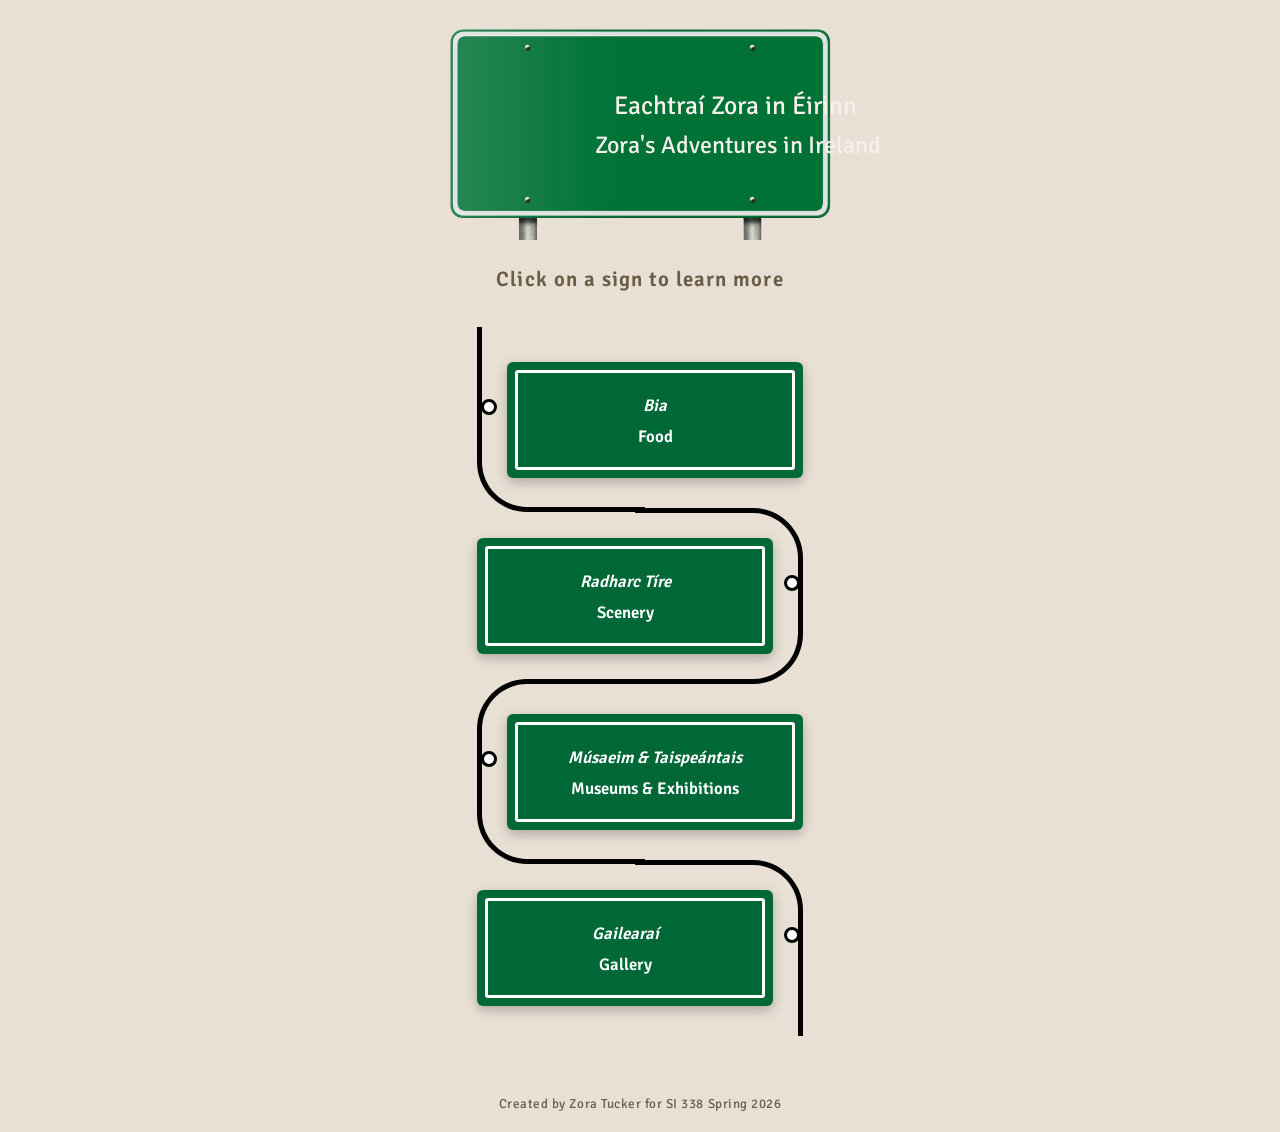
==== index.html @ 8797e650 "added gallery base + css" ====
<!DOCTYPE html>
<html lang="en">
<head>
    <meta charset="UTF-8">
    <meta name="viewport" content="width=device-width, initial-scale=1.0">
    <link rel="icon" type="image/x-icon" href="/images/favicon.ico">
    <link rel="stylesheet" href="css/style.css">
    <link href="https://fonts.googleapis.com/css2?family=Signika:wght@300..700&display=swap" rel="stylesheet">
    <title>Adventures in Ireland</title>
</head>
<header class="header">
    <div class="zora-irish">Eachtraí Zora in Éirinn</div>
    <div class="zora">Zora's Adventures in Ireland</div>
    <img src="images/highwaysign.png" alt="Highway Sign">
</header>
<body>
    <div class="sign-hint">Click on a sign to learn more</div>
    <div class="timeline">
        <div class="outer">
            <div class="card">
                <div class="info">
                    <div class="sign-inner">
                        <h3 class="title">Bia</h3>
                        <div class="title-english">Food</div>
                    </div>
                </div>
            </div>

            <div class="card">
                <div class="info">
                    <div class="sign-inner">
                        <h3 class="title">Radharc Tíre</h3>
                        <div class="title-english">Scenery</div>
                    </div>
                </div>
            </div>

            <div class="card">
                <div class="info">
                    <div class="sign-inner">
                        <h3 class="title">Músaeim & Taispeántais</h3>
                        <div class="title-english">Museums & Exhibitions</div>
                    </div>
                </div>
            </div>

            <div class="card">
                <div class="info">
                    <div class="sign-inner">        
                        <h3 class="title">Gailearaí</h3>
                        <div class="title-english">Gallery</div>
                    </div>
                </div>
            </div>       
        </div>
    </div>

    <footer id="footer">
        <p>Created by Zora Tucker for SI 338 Spring 2026</p>
    </footer>
</body>
</html>
---- css/style.css ----
:root {
  --primary-color: #f5f0eb;
  --background-color: #f5f0eb;
  --font: Signika, sans-serif;
  --sign-color: #006837;
}

* {
  margin: 0;
  padding: 0;
  box-sizing: border-box;
}

/* ── Background ──
   A linen-textured warm cream with a subtle radial vignette darkening the
   edges, giving the feel of aged paper or a country road map.
   Swap the SVG noise filter for a real texture image if you have one:
     background: url('images/texture.jpg') center/cover fixed;
   followed by the ::before overlay below.
*/
body {
  background-color: #e8e0d5;
  background-image: radial-gradient(circle at center, rgba(232,224,213,0.8) 0%, rgba(232,224,213,0.6) 70%, rgba(232,224,213,0.4) 100%);
font-family: var(--font);
  display: flex;
  flex-direction: column;
  min-height: 100vh;
}

body::before {
    content: "";
    position: fixed;
    inset: 0;
    background-image: url("https://www.ottsworld.com/wp-content/uploads/2023/09/Ireland-Landscapes-05059.jpg");
    background-size: cover;
    background-position: center;
    opacity: 0.2;
    z-index: -1;
}

.header {
  font-family: "Signika", sans-serif;
  font-size: 2.5rem;
  display: flex;
  justify-content: center;
  align-items: flex-start;
  padding: 20px;
  position: relative;
  text-align: center;
}

.header img {
  max-height: 220px;
  width: auto;
}

.zora {
  color: #f5f0eb;
  position: absolute;
  top: 130px;
  left: 595px;
  font-size: 1.5rem;
}

.zora-irish {
  color: #f5f0eb;
  position: absolute;
  top: 90px;
  left: 614px;
  font-size: 1.6rem;
}

.timeline {
  background: transparent;
  margin: 20px auto;
  padding: 20px;
  flex: 1;
}

.card {
  position: relative;
  max-width: 400px;
}

.card:nth-child(odd) {
  padding: 30px 0 30px 30px;
}
.card:nth-child(even) {
  padding: 30px 30px 30px 0;
}

/* Road line */
.card::before {
  content: "";
  position: absolute;
  width: 50%;
  border: solid rgb(0, 0, 0);
}

.card:nth-child(odd)::before {
  left: 0px;
  top: -4.5px;
  bottom: -4.5px;
  border-width: 5px 0 5px 5px;
  border-radius: 50px 0 0 50px;
}

@media only screen and (max-width: 400px) {
  .card:nth-child(odd)::before {
    top: -5px;
    bottom: -5px;
  }
}

.card:nth-child(even)::before {
  right: 0;
  top: 0;
  bottom: 0;
  border-width: 5px 5px 5px 0;
  border-radius: 0 50px 50px 0;
}

.card:first-child::before {
  border-top: 0;
  border-top-left-radius: 0;
}

.card:last-child:nth-child(odd)::before {
  border-bottom: 0;
  border-bottom-left-radius: 0;
}

.card:last-child:nth-child(even)::before {
  border-bottom: 0;
  border-bottom-right-radius: 0;
}

.info {
  border-radius: 6px;
  padding: 8px;
  background: #006837;
  cursor: pointer;
  box-shadow: 0 4px 12px rgba(0,0,0,0.25);
  transition: box-shadow 0.3s ease;
}

.info:hover {
  animation: float 2s ease-in-out infinite;
  box-shadow: 0 8px 20px rgba(0,0,0,0.35);
}

.sign-inner {
  border: 3px solid white;
  border-radius: 3px;
  padding: 12px 50px;
}

.title {
  font-family: "Signika", sans-serif;
  font-size: 1.05rem;
  font-weight: 600;
  color: white;
  font-style: italic;
  text-align: center;
  margin-top: 10px;
  margin-bottom: 10px;
  position: relative;
}

.title-english {
  font-family: "Signika", sans-serif;
  font-size: 1.05rem;
  font-weight: 600;
  color: white;
  text-align: center;
  margin-bottom: 8px;
}

.sign-hint {
  font-family: "Signika", sans-serif;
  font-size: 1.3rem;
font-weight: 600;
  color: #6b5c45;
  text-align: center;
  letter-spacing: 0.05em;
  margin-top: 6px;
}

.title::before {
  content: "";
  position: absolute;
  width: 10px;
  height: 10px;
  background: white;
  border-radius: 999px;
  border: 3px solid rgb(0, 0, 0);
}

.card:nth-child(odd) > .info > .sign-inner > .title::before {
  left: -87px;
  top: 4px;
}

.card:nth-child(even) > .info > .sign-inner > .title::before {
  right: -88px;
  top: 4px;
}

#footer {
  font-family: var(--font);
  color: #6b5c45;
  width: 100%;
  padding: 20px;
  text-align: center;
  font-size: 0.82rem;
  letter-spacing: 0.04em;
}
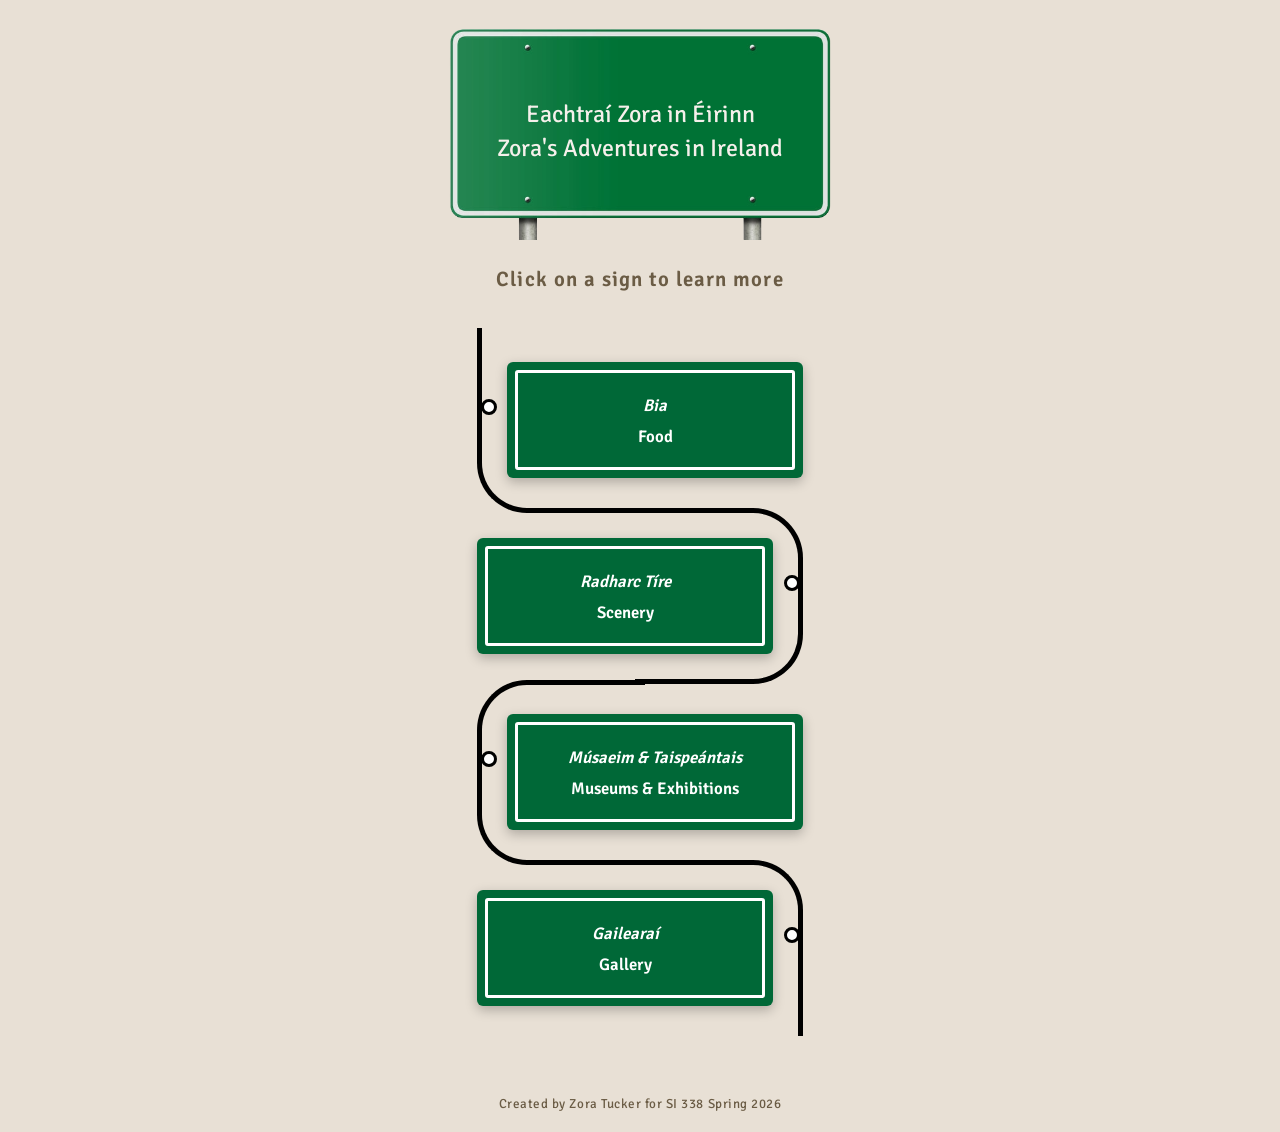
==== commit 63940a10: "fixed responsiveness of sign" ====
--- a/index.html
+++ b/index.html
@@ -9,9 +9,11 @@
     <title>Adventures in Ireland</title>
 </head>
 <header class="header">
+    <div class="sign-wrap">
+    <img src="images/highwaysign.png" alt="Highway Sign">
     <div class="zora-irish">Eachtraí Zora in Éirinn</div>
     <div class="zora">Zora's Adventures in Ireland</div>
-    <img src="images/highwaysign.png" alt="Highway Sign">
+  </div>
 </header>
 <body>
     <div class="sign-hint">Click on a sign to learn more</div>
--- a/css/style.css
+++ b/css/style.css
@@ -49,25 +49,35 @@
   text-align: center;
 }
 
-.header img {
+.sign-wrap {
+  position: relative;
+  display: inline-block; /* shrinks to fit the image */
+}
+
+.sign-wrap img {
+  display: block;
   max-height: 220px;
   width: auto;
 }
 
 .zora {
+  position: absolute;
   color: #f5f0eb;
-  position: absolute;
-  top: 130px;
-  left: 595px;
-  font-size: 1.5rem;
+  bottom: 35%;
+  left: 50%;
+  transform: translateX(-50%);
+  font-size: clamp(1.5rem, 2.5vw, 1.5rem);
+  white-space: nowrap;
 }
 
 .zora-irish {
+  position: absolute;
   color: #f5f0eb;
-  position: absolute;
-  top: 90px;
-  left: 614px;
-  font-size: 1.6rem;
+  top: 36%;
+  left: 50%;
+  transform: translateX(-50%);
+  font-size: clamp(1.5rem, 2.5vw, 1.5rem);
+  white-space: nowrap;
 }
 
 .timeline {
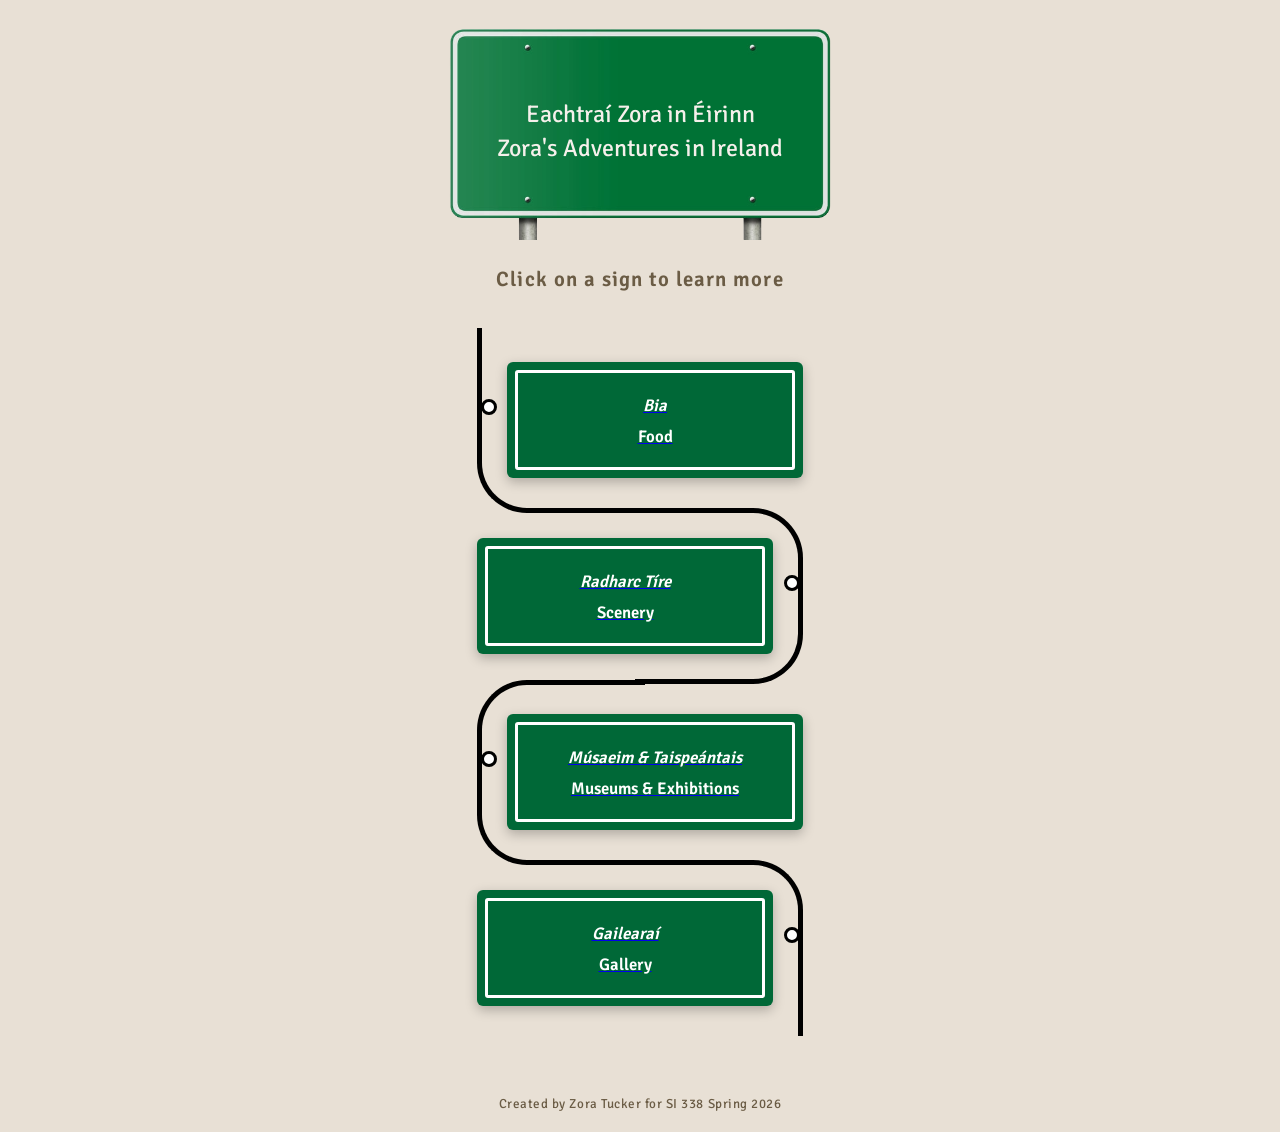
==== commit 1f299fd2: "favicon" ====
--- a/index.html
+++ b/index.html
@@ -3,62 +3,79 @@
 <head>
     <meta charset="UTF-8">
     <meta name="viewport" content="width=device-width, initial-scale=1.0">
-    <link rel="icon" type="image/x-icon" href="/images/favicon.ico">
+    <link rel="icon" type="image/x-icon" href="images/favicon.ico">
     <link rel="stylesheet" href="css/style.css">
     <link href="https://fonts.googleapis.com/css2?family=Signika:wght@300..700&display=swap" rel="stylesheet">
     <title>Adventures in Ireland</title>
 </head>
-<header class="header">
+
+<body>
+    
+    <a href="#main" class="skip">Skip to Main Content</a>
+
+    <header class="header">
     <div class="sign-wrap">
     <img src="images/highwaysign.png" alt="Highway Sign">
     <div class="zora-irish">Eachtraí Zora in Éirinn</div>
     <div class="zora">Zora's Adventures in Ireland</div>
   </div>
 </header>
-<body>
-    <div class="sign-hint">Click on a sign to learn more</div>
+
+<main id = "main">
+    <h1 class="sign-hint">Click on a sign to learn more</h1>
     <div class="timeline">
         <div class="outer">
+
+
             <div class="card">
+                <a href="food.html">
                 <div class="info">
                     <div class="sign-inner">
-                        <h3 class="title">Bia</h3>
+                        <h2 class="title">Bia</h2>
                         <div class="title-english">Food</div>
                     </div>
                 </div>
+                </a>
             </div>
 
             <div class="card">
+                <a href="scenery.html">
                 <div class="info">
                     <div class="sign-inner">
-                        <h3 class="title">Radharc Tíre</h3>
+                        <h2 class="title">Radharc Tíre</h2>
                         <div class="title-english">Scenery</div>
                     </div>
                 </div>
+                </a>
             </div>
 
             <div class="card">
+                <a href="museums.html">
                 <div class="info">
                     <div class="sign-inner">
-                        <h3 class="title">Músaeim & Taispeántais</h3>
+                        <h2 class="title">Músaeim & Taispeántais</h2>
                         <div class="title-english">Museums & Exhibitions</div>
                     </div>
                 </div>
+                </a>
             </div>
 
             <div class="card">
+                <a href="gallery.html">
                 <div class="info">
                     <div class="sign-inner">        
-                        <h3 class="title">Gailearaí</h3>
+                        <h2 class="title">Gailearaí</h2>
                         <div class="title-english">Gallery</div>
                     </div>
                 </div>
-            </div>       
+                </a>
+            </div> 
+                  
         </div>
     </div>
-
+</main>
     <footer id="footer">
         <p>Created by Zora Tucker for SI 338 Spring 2026</p>
     </footer>
 </body>
-</html>+</html>
--- a/css/style.css
+++ b/css/style.css
@@ -11,17 +11,10 @@
   box-sizing: border-box;
 }
 
-/* ── Background ──
-   A linen-textured warm cream with a subtle radial vignette darkening the
-   edges, giving the feel of aged paper or a country road map.
-   Swap the SVG noise filter for a real texture image if you have one:
-     background: url('images/texture.jpg') center/cover fixed;
-   followed by the ::before overlay below.
-*/
 body {
   background-color: #e8e0d5;
   background-image: radial-gradient(circle at center, rgba(232,224,213,0.8) 0%, rgba(232,224,213,0.6) 70%, rgba(232,224,213,0.4) 100%);
-font-family: var(--font);
+  font-family: var(--font);
   display: flex;
   flex-direction: column;
   min-height: 100vh;
@@ -38,6 +31,27 @@
     z-index: -1;
 }
 
+main {
+  width: 100%;
+  display: flex;
+  flex-direction: column;
+  align-items: center;
+}
+
+.skip {
+    position: absolute;
+    top: -100px;
+    left: 10px;
+}
+
+.skip:focus {
+    top: 10px;
+    background: white;
+    color: #173a11;
+    padding: 10px;
+    z-index: 1000;
+}
+
 .header {
   font-family: "Signika", sans-serif;
   font-size: 2.5rem;
@@ -51,7 +65,7 @@
 
 .sign-wrap {
   position: relative;
-  display: inline-block; /* shrinks to fit the image */
+  display: inline-block;
 }
 
 .sign-wrap img {
@@ -85,6 +99,7 @@
   margin: 20px auto;
   padding: 20px;
   flex: 1;
+  justify-content: center;
 }
 
 .card {
@@ -99,7 +114,7 @@
   padding: 30px 30px 30px 0;
 }
 
-/* Road line */
+/* lines */
 .card::before {
   content: "";
   position: absolute;
@@ -115,13 +130,6 @@
   border-radius: 50px 0 0 50px;
 }
 
-@media only screen and (max-width: 400px) {
-  .card:nth-child(odd)::before {
-    top: -5px;
-    bottom: -5px;
-  }
-}
-
 .card:nth-child(even)::before {
   right: 0;
   top: 0;
@@ -130,6 +138,8 @@
   border-radius: 0 50px 50px 0;
 }
 
+/*  curving lines at top/bottom */
+
 .card:first-child::before {
   border-top: 0;
   border-top-left-radius: 0;
@@ -148,7 +158,7 @@
 .info {
   border-radius: 6px;
   padding: 8px;
-  background: #006837;
+  background: var(--sign-color);
   cursor: pointer;
   box-shadow: 0 4px 12px rgba(0,0,0,0.25);
   transition: box-shadow 0.3s ease;
@@ -166,7 +176,7 @@
 }
 
 .title {
-  font-family: "Signika", sans-serif;
+  font-family: var(--font);
   font-size: 1.05rem;
   font-weight: 600;
   color: white;
@@ -178,7 +188,7 @@
 }
 
 .title-english {
-  font-family: "Signika", sans-serif;
+  font-family: var(--font);
   font-size: 1.05rem;
   font-weight: 600;
   color: white;
@@ -187,13 +197,14 @@
 }
 
 .sign-hint {
-  font-family: "Signika", sans-serif;
+  font-family: var(--font);
   font-size: 1.3rem;
-font-weight: 600;
+  font-weight: 600;
   color: #6b5c45;
   text-align: center;
   letter-spacing: 0.05em;
   margin-top: 6px;
+  justify-content: center;
 }
 
 .title::before {
@@ -206,14 +217,14 @@
   border: 3px solid rgb(0, 0, 0);
 }
 
-.card:nth-child(odd) > .info > .sign-inner > .title::before {
-  left: -87px;
-  top: 4px;
-}
-
-.card:nth-child(even) > .info > .sign-inner > .title::before {
-  right: -88px;
-  top: 4px;
+.card:nth-child(odd) .sign-inner .title::before {
+    left: -87px;
+    top: 4px;
+}
+
+.card:nth-child(even) .sign-inner .title::before {
+    right: -88px;
+    top: 4px;
 }
 
 #footer {
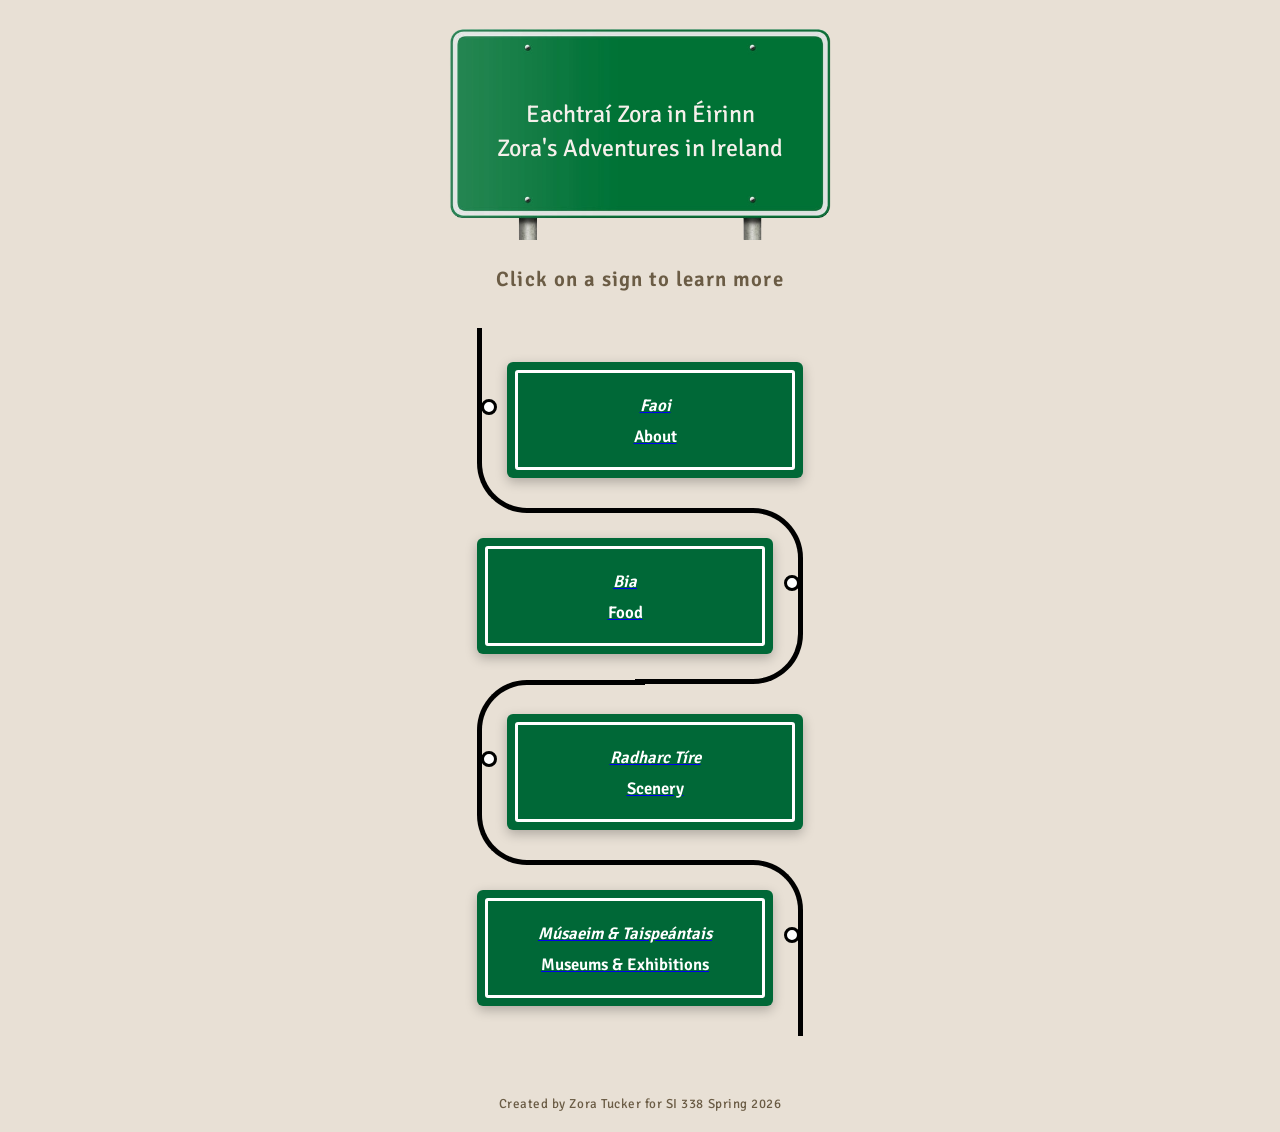
==== commit 845fd9d6: "mobile layout updates" ====
--- a/index.html
+++ b/index.html
@@ -26,6 +26,17 @@
     <div class="timeline">
         <div class="outer">
 
+
+            <div class="card">
+                <a href="about.html">
+                <div class="info">
+                    <div class="sign-inner">        
+                        <h2 class="title">Faoi</h2>
+                        <div class="title-english">About</div>
+                    </div>
+                </div>
+                </a>
+            </div> 
 
             <div class="card">
                 <a href="food.html">
@@ -60,16 +71,6 @@
                 </a>
             </div>
 
-            <div class="card">
-                <a href="gallery.html">
-                <div class="info">
-                    <div class="sign-inner">        
-                        <h2 class="title">Gailearaí</h2>
-                        <div class="title-english">Gallery</div>
-                    </div>
-                </div>
-                </a>
-            </div> 
                   
         </div>
     </div>
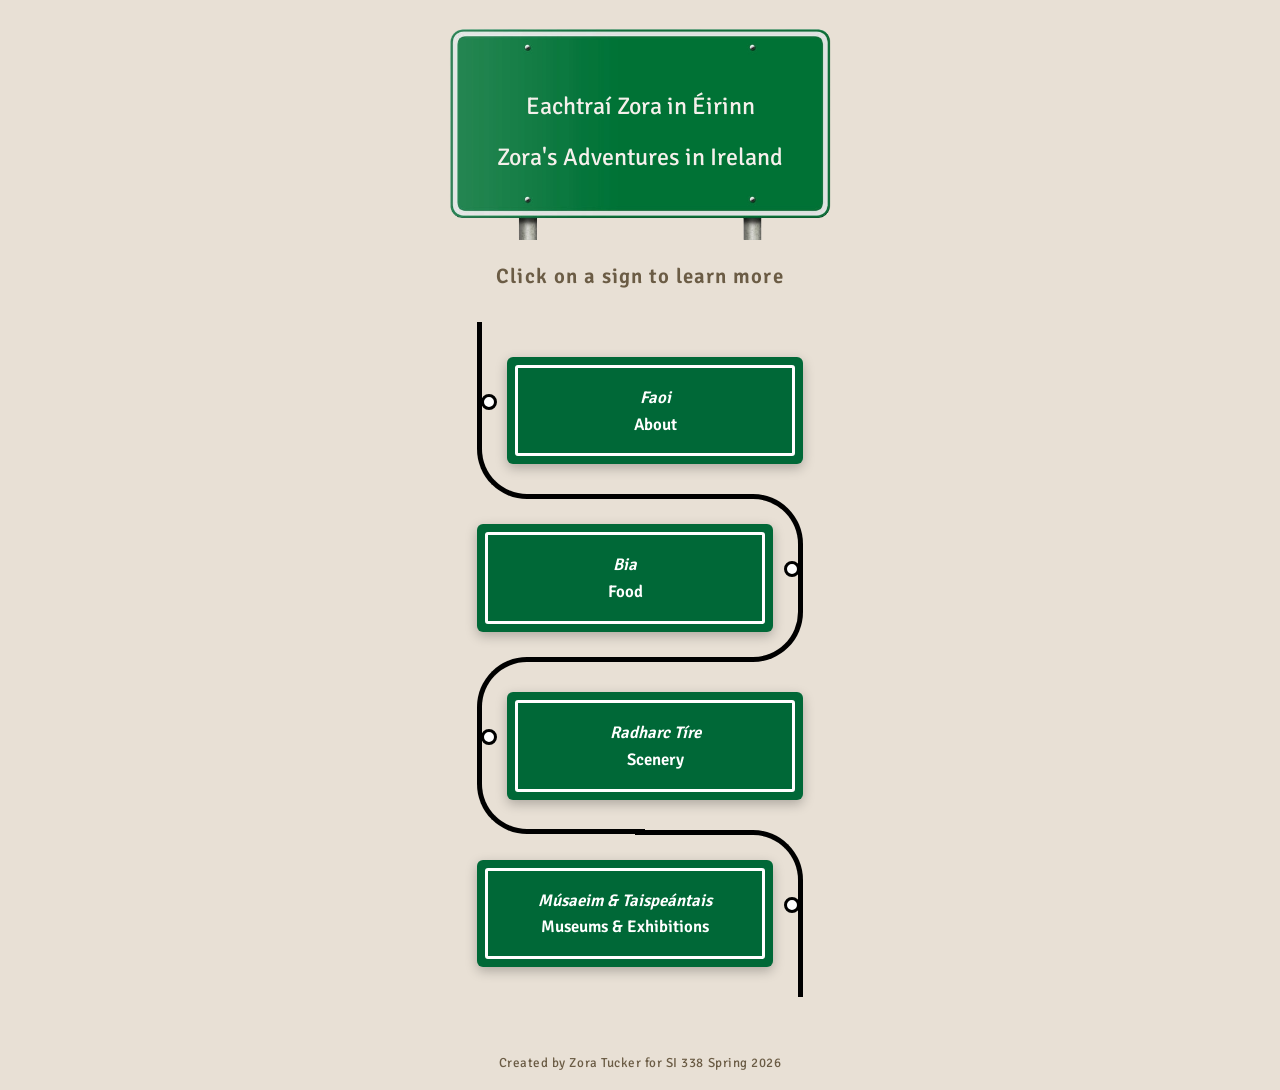
==== commit f1069b91: "more tweaks" ====
--- a/index.html
+++ b/index.html
@@ -4,6 +4,8 @@
     <meta charset="UTF-8">
     <meta name="viewport" content="width=device-width, initial-scale=1.0">
     <link rel="icon" type="image/x-icon" href="images/favicon.ico">
+    <link rel="stylesheet" href="css/reset.css">
+    <link rel="stylesheet" href="css/ai.css">
     <link rel="stylesheet" href="css/style.css">
     <link href="https://fonts.googleapis.com/css2?family=Signika:wght@300..700&display=swap" rel="stylesheet">
     <title>Adventures in Ireland</title>
--- a/css/ai.css
+++ b/css/ai.css
@@ -0,0 +1,73 @@
+/* card/timeline template by Jatin Sharma: https://codepen.io/j471n/pen/vYJaLvm */
+/* lines */
+.card::before {
+  content: "";
+  position: absolute;
+  width: 50%;
+  border: solid rgb(0, 0, 0);
+}
+
+.card:nth-child(odd)::before {
+  left: 0px;
+  top: -4.5px;
+  bottom: -4.5px;
+  border-width: 5px 0 5px 5px;
+  border-radius: 50px 0 0 50px;
+}
+
+.card:nth-child(even)::before {
+  right: 0;
+  top: 0;
+  bottom: 0;
+  border-width: 5px 5px 5px 0;
+  border-radius: 0 50px 50px 0;
+}
+
+/*  curving lines at top/bottom */
+
+.card:first-child::before {
+  border-top: 0;
+  border-top-left-radius: 0;
+}
+
+.card:last-child:nth-child(odd)::before {
+  border-bottom: 0;
+  border-bottom-left-radius: 0;
+}
+
+.card:last-child:nth-child(even)::before {
+  border-bottom: 0;
+  border-bottom-right-radius: 0;
+}
+
+.card:nth-child(odd) .sign-inner .title::before {
+    left: -87px;
+    top: 4px;
+}
+
+.card:nth-child(even) .sign-inner .title::before {
+    right: -88px;
+    top: 4px;
+}
+
+/* opacity background */
+body::before {
+    content: "";
+    position: fixed;
+    inset: 0;
+    background-image: url("https://www.ottsworld.com/wp-content/uploads/2023/09/Ireland-Landscapes-05059.jpg");
+    background-size: cover;
+    background-position: center;
+    opacity: 0.2;
+    z-index: -1;
+}
+
+.container {
+    display: flex;
+    flex-wrap: wrap;
+    justify-content: center;
+    gap: 14px;
+    max-width: 900px;
+    margin: 0 auto 100px;
+    padding: 0 16px;
+}
--- a/css/style.css
+++ b/css/style.css
@@ -10,6 +10,10 @@
   padding: 0;
   box-sizing: border-box;
 }
+/* no line link */
+a {
+    text-decoration: none;
+}
 
 body {
   background-color: #e8e0d5;
@@ -18,17 +22,6 @@
   display: flex;
   flex-direction: column;
   min-height: 100vh;
-}
-
-body::before {
-    content: "";
-    position: fixed;
-    inset: 0;
-    background-image: url("https://www.ottsworld.com/wp-content/uploads/2023/09/Ireland-Landscapes-05059.jpg");
-    background-size: cover;
-    background-position: center;
-    opacity: 0.2;
-    z-index: -1;
 }
 
 main {
@@ -37,7 +30,7 @@
   flex-direction: column;
   align-items: center;
 }
-
+/* keep skip out of main view */
 .skip {
     position: absolute;
     top: -100px;
@@ -51,7 +44,7 @@
     padding: 10px;
     z-index: 1000;
 }
-
+/* road sign */
 .header {
   font-family: "Signika", sans-serif;
   font-size: 2.5rem;
@@ -63,11 +56,7 @@
   text-align: center;
 }
 
-.sign-wrap {
-  position: relative;
-  display: inline-block;
-}
-
+/* sizing of highway sign */
 .sign-wrap img {
   display: block;
   max-height: 220px;
@@ -94,6 +83,10 @@
   white-space: nowrap;
 }
 
+h2 {
+  font-size: 1.8rem;
+}
+
 .timeline {
   background: transparent;
   margin: 20px auto;
@@ -112,47 +105,6 @@
 }
 .card:nth-child(even) {
   padding: 30px 30px 30px 0;
-}
-
-/* lines */
-.card::before {
-  content: "";
-  position: absolute;
-  width: 50%;
-  border: solid rgb(0, 0, 0);
-}
-
-.card:nth-child(odd)::before {
-  left: 0px;
-  top: -4.5px;
-  bottom: -4.5px;
-  border-width: 5px 0 5px 5px;
-  border-radius: 50px 0 0 50px;
-}
-
-.card:nth-child(even)::before {
-  right: 0;
-  top: 0;
-  bottom: 0;
-  border-width: 5px 5px 5px 0;
-  border-radius: 0 50px 50px 0;
-}
-
-/*  curving lines at top/bottom */
-
-.card:first-child::before {
-  border-top: 0;
-  border-top-left-radius: 0;
-}
-
-.card:last-child:nth-child(odd)::before {
-  border-bottom: 0;
-  border-bottom-left-radius: 0;
-}
-
-.card:last-child:nth-child(even)::before {
-  border-bottom: 0;
-  border-bottom-right-radius: 0;
 }
 
 .info {
@@ -217,16 +169,6 @@
   border: 3px solid rgb(0, 0, 0);
 }
 
-.card:nth-child(odd) .sign-inner .title::before {
-    left: -87px;
-    top: 4px;
-}
-
-.card:nth-child(even) .sign-inner .title::before {
-    right: -88px;
-    top: 4px;
-}
-
 #footer {
   font-family: var(--font);
   color: #6b5c45;
@@ -235,4 +177,27 @@
   text-align: center;
   font-size: 0.82rem;
   letter-spacing: 0.04em;
+}
+
+#main p{
+  font-family: var(--font);
+  color: black;
+  font-size: 1.2rem;
+  line-height: 1.6;
+  max-width: 600px;
+  margin: 16px auto;
+}
+
+@media (prefers-reduced-motion: reduce) {
+  .info,
+    .info:hover,
+    .car-nav,
+    .car-nav:hover,
+    .mix figure img,
+    .mix figure img:hover,
+    details summary::before {
+        animation: none;
+        transition: none;
+        transform: none;
+    }
 }
